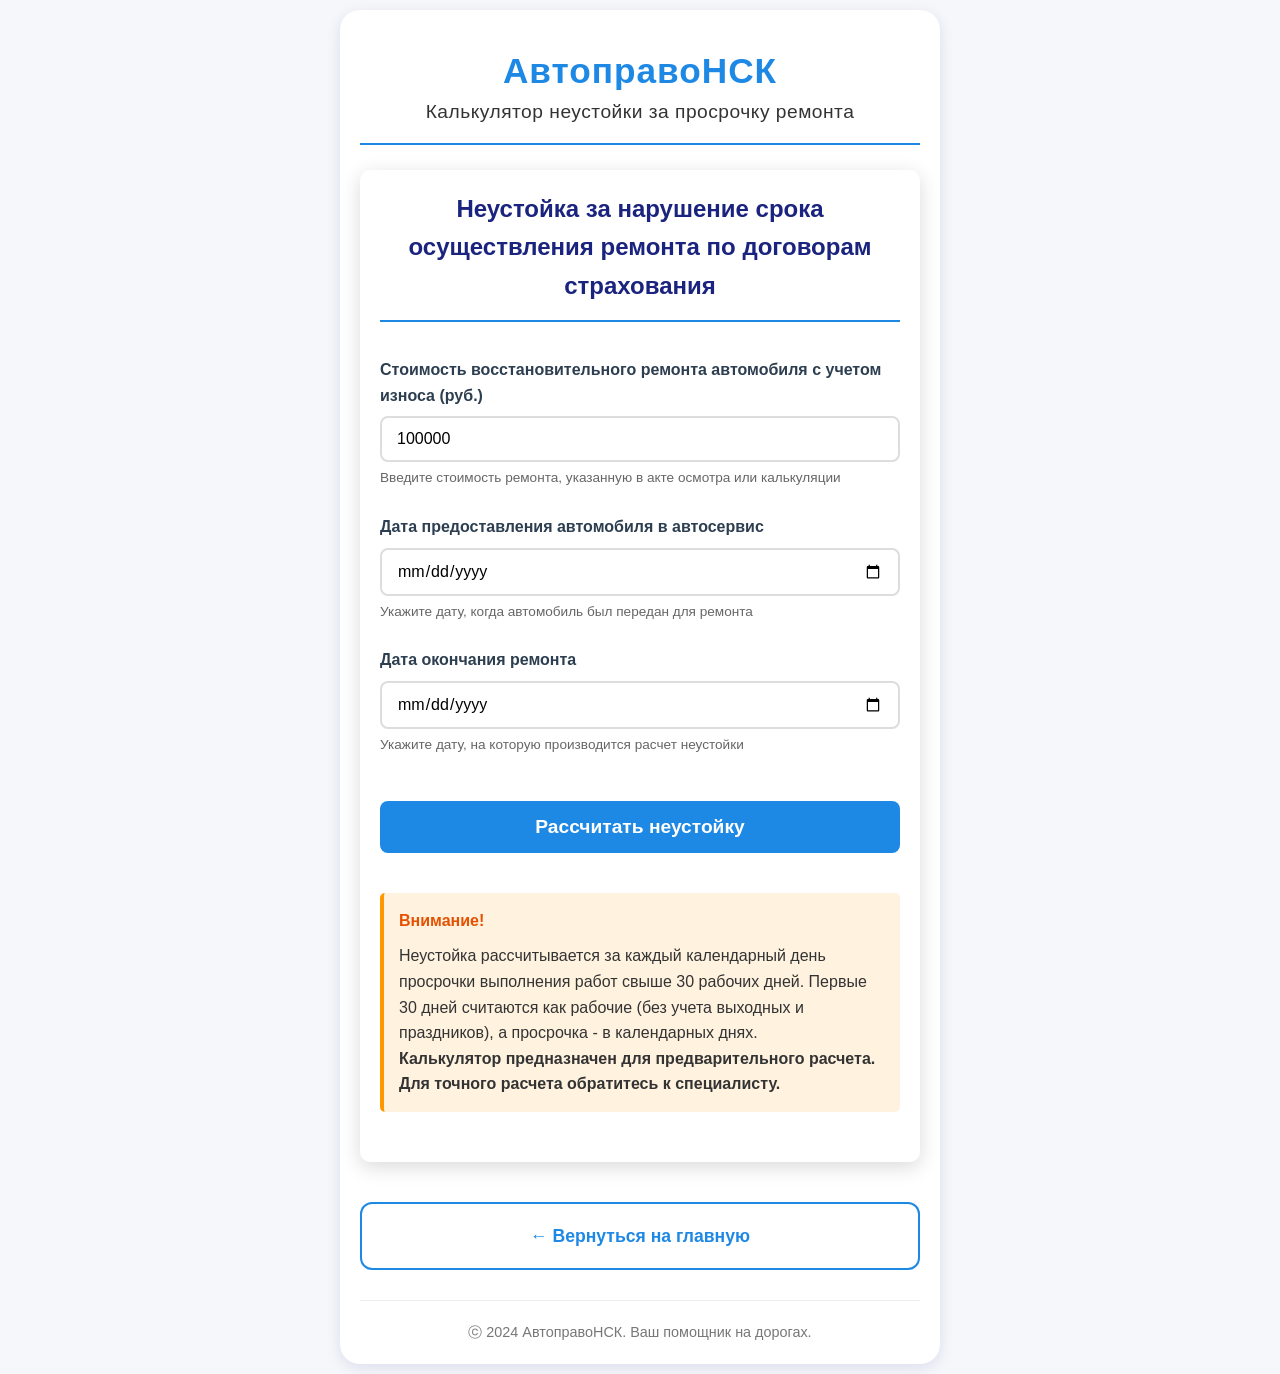
==== calculator1.html @ 61c6ba54 "Create calculator1.html" ====
<!DOCTYPE html>
<html lang="ru">
<head>
    <meta charset="UTF-8">
    <meta name="viewport" content="width=device-width, initial-scale=1.0">
    <title>Калькулятор неустойки 1 - АвтоправоНСК</title>
    <link rel="stylesheet" href="style.css">
    <script src="https://telegram.org/js/telegram-web-app.js"></script>
</head>
<body>
    <div class="container">
        <header>
            <div class="brand-title">АвтоправоНСК</div>
            <div class="brand-subtitle">Калькулятор неустойки за просрочку ремонта</div>
        </header>

        <!-- Калькулятор 1 -->
        <div class="calculator-repair-container">
            <div class="calculator-header">
                <h1 class="calculator-title">Неустойка за нарушение срока осуществления ремонта по договорам страхования</h1>
            </div>
            
            <div class="calculator-body">
                <div class="input-group">
                    <label for="repairCost" class="input-label">Стоимость восстановительного ремонта автомобиля с учетом износа (руб.)</label>
                    <input type="number" id="repairCost" class="input-field" placeholder="Введите сумму в рублях" min="0" step="100" value="100000">
                    <div class="input-note">Введите стоимость ремонта, указанную в акте осмотра или калькуляции</div>
                </div>
                
                <div class="input-group">
                    <label for="startDate" class="input-label">Дата предоставления автомобиля в автосервис</label>
                    <input type="date" id="startDate" class="input-field">
                    <div class="input-note">Укажите дату, когда автомобиль был передан для ремонта</div>
                </div>
                
                <div class="input-group">
                    <label for="calculationDateRepair" class="input-label">Дата окончания ремонта</label>
                    <input type="date" id="calculationDateRepair" class="input-field">
                    <div class="input-note">Укажите дату, на которую производится расчет неустойки</div>
                </div>
                
                <button id="calculateBtnRepair" class="calculate-button">Рассчитать неустойку</button>
                
                <div class="holiday-info">
                    <h4>Внимание!</h4>
                    <p>Неустойка рассчитывается за каждый календарный день просрочки выполнения работ свыше 30 рабочих дней. Первые 30 дней считаются как рабочие (без учета выходных и праздников), а просрочка - в календарных днях.</p>
                    <p><b>Калькулятор предназначен для предварительного расчета. Для точного расчета обратитесь к специалисту.</b></p>
                </div>
                
                <div id="resultContainerRepair" class="result-container" style="display: none;">
                    <h2 class="result-title">Результат расчета</h2>
                    <div class="result-line blue-bg">
                        <span class="result-label">Неустойка:</span>
                        <span id="resultValueRepair" class="result-value">0 рублей</span>
                    </div>
                    <div id="resultDetailsRepair" class="result-details"></div>
                </div>
            </div>
        </div>

        <div style="margin-top: 20px; text-align: center;">
            <a href="index.html" class="btn btn-white">
                ← Вернуться на главную
            </a>
        </div>

        <footer>
            <p>ⓒ 2024 АвтоправоНСК. Ваш помощник на дорогах.</p>
        </footer>
    </div>

    <script src="app.js"></script>
</body>
</html>
---- style.css ----
* {
    margin: 0;
    padding: 0;
    box-sizing: border-box;
    font-family: 'Segoe UI', Tahoma, Geneva, Verdana, sans-serif;
}

body {
    background-color: #f5f7fa;
    color: #333;
    line-height: 1.6;
    padding: 10px;
}

.container {
    max-width: 600px;
    margin: 0 auto;
    background-color: #ffffff;
    border-radius: 20px;
    box-shadow: 0 4px 15px rgba(0, 0, 139, 0.1);
    overflow: hidden;
    padding: 20px;
}

/* ШАПКА - ИСПРАВЛЕНО */
header {
    text-align: center;
    padding: 20px 0 15px 0;
    border-bottom: 2px solid #1e88e5;
    margin-bottom: 25px;
}

.brand-title {
    color: #1e88e5;
    font-size: 2.2rem;
    font-weight: 800;
    letter-spacing: 1px;
    line-height: 1.2;
    margin-bottom: 5px;
}

.brand-subtitle {
    color: #333;
    font-size: 1.2rem;
    font-weight: 400;
    font-style: normal;
    letter-spacing: 0.5px;
}

@media (max-width: 600px) {
    .brand-title {
        font-size: 1.8rem;
    }
    
    .brand-subtitle {
        font-size: 1rem;
    }
}

.main-buttons {
    display: grid;
    grid-template-columns: 1fr;
    gap: 15px;
    margin-bottom: 30px;
}

.btn {
    padding: 18px;
    border: none;
    border-radius: 12px;
    font-size: 1.1rem;
    font-weight: 600;
    cursor: pointer;
    transition: all 0.3s ease;
    display: block;
    text-align: center;
    text-decoration: none;
    width: 100%;
}

.btn-blue {
    background-color: #1e88e5;
    color: white;
}

.btn-blue:hover {
    background-color: #0d6abf;
    transform: translateY(-2px);
}

.btn-white {
    background-color: white;
    color: #1e88e5;
    border: 2px solid #1e88e5;
}

.btn-white:hover {
    background-color: #e3f2fd;
}

/* КНОПКИ КАЛЬКУЛЯТОРОВ - ИСПРАВЛЕНО */
.btn-calc {
    background-color: #0d47a1;
    color: white;
    border: none;
    padding: 18px;
    border-radius: 12px;
    font-size: 1.1rem;
    font-weight: 600;
    cursor: pointer;
    transition: all 0.3s ease;
    box-shadow: 0 4px 6px rgba(0, 0, 0, 0.1);
    width: 100%;
}

.btn-calc2 {
    background-color: #0d47a1;
    color: white;
    border: none;
    padding: 18px;
    border-radius: 12px;
    font-size: 1.1rem;
    font-weight: 600;
    cursor: pointer;
    transition: all 0.3s ease;
    box-shadow: 0 4px 6px rgba(0, 0, 0, 0.1);
    width: 100%;
}

.btn-calc:hover, .btn-calc2:hover {
    background-color: #1565c0;
    transform: translateY(-2px);
    box-shadow: 0 6px 12px rgba(0, 0, 0, 0.15);
}

@media (max-width: 600px) {
    .btn-calc, .btn-calc2 {
        padding: 15px;
        font-size: 1rem;
    }
}

.service-info {
    background-color: #e3f2fd;
    padding: 20px;
    border-radius: 15px;
    margin-bottom: 20px;
    border-left: 5px solid #1e88e5;
}

.service-info h2 {
    color: #1a237e;
    margin-bottom: 15px;
}

.service-info p {
    margin-bottom: 10px;
}

.phone-link {
    display: inline-block;
    background-color: #1e88e5;
    color: white;
    padding: 12px 25px;
    border-radius: 50px;
    text-decoration: none;
    font-weight: bold;
    margin: 10px 0;
    transition: background-color 0.3s;
}

.phone-link:hover {
    background-color: #0d6abf;
}

.tg-link {
    display: inline-block;
    background-color: #0088cc;
    color: white;
    padding: 12px 25px;
    border-radius: 50px;
    text-decoration: none;
    font-weight: bold;
    margin: 10px 5px 10px 0;
}

.guide-list {
    list-style-position: inside;
    margin-left: 10px;
}

.guide-list li {
    margin-bottom: 8px;
    padding-left: 5px;
}

footer {
    text-align: center;
    margin-top: 30px;
    padding-top: 20px;
    border-top: 1px solid #eee;
    color: #777;
    font-size: 0.9rem;
}

.contact-buttons {
    display: flex;
    flex-direction: column;
    gap: 12px;
    margin: 20px 0;
}

.contact-buttons a {
    text-decoration: none;
    display: block;
}

/* ============================================ */
/* СТИЛИ ДЛЯ КАЛЬКУЛЯТОРА 1 */
/* ============================================ */
.calculator-repair-container {
    background-color: #ffffff;
    border-radius: 10px;
    box-shadow: 0 5px 20px rgba(0, 0, 0, 0.15);
    width: 100%;
    max-width: 800px;
    overflow: hidden;
    margin: 0 auto 40px auto;
    padding: 20px;
}

.calculator-header {
    text-align: center;
    margin-bottom: 25px;
    border-bottom: 2px solid #1e88e5;
    padding-bottom: 15px;
}

.calculator-title {
    color: #1a237e;
    font-size: 1.5rem;
    font-weight: 700;
}

.calculator-body {
    padding: 10px 0;
}

.input-group {
    margin-bottom: 25px;
}

.input-label {
    display: block;
    font-weight: 600;
    margin-bottom: 8px;
    color: #2c3e50;
    font-size: 1rem;
}

.input-field {
    width: 100%;
    padding: 12px 15px;
    border: 2px solid #ddd;
    border-radius: 8px;
    font-size: 1rem;
    transition: border-color 0.3s;
}

.input-field:focus {
    border-color: #1e88e5;
    outline: none;
}

.input-note {
    font-size: 0.85rem;
    color: #666;
    margin-top: 5px;
}

.calculate-button {
    background-color: #1e88e5;
    color: white;
    border: none;
    padding: 15px 30px;
    font-size: 1.2rem;
    font-weight: 600;
    border-radius: 8px;
    cursor: pointer;
    width: 100%;
    margin: 20px 0;
    transition: background-color 0.3s;
}

.calculate-button:hover {
    background-color: #0d6abf;
}

.holiday-info {
    background-color: #fff3e0;
    border-left: 4px solid #ff9800;
    padding: 15px;
    border-radius: 5px;
    margin: 20px 0;
}

.holiday-info h4 {
    color: #e65100;
    margin-bottom: 10px;
}

.result-container {
    background-color: #f8f9fa;
    border-radius: 8px;
    padding: 20px;
    margin-top: 20px;
}

.result-title {
    color: #1a237e;
    font-size: 1.3rem;
    margin-bottom: 15px;
}

.result-line {
    display: flex;
    justify-content: space-between;
    align-items: center;
    padding: 15px 20px;
    margin: 20px 0;
    border-radius: 8px;
    border-left: 4px solid;
}

.blue-bg {
    background-color: #e8f4fc;
    border-left-color: #3498db;
}

.result-label {
    font-size: 16px;
    font-weight: 600;
    color: #2c3e50;
}

.result-value {
    font-size: 18px;
    font-weight: 700;
    color: #2c3e50;
}

.result-details {
    background-color: white;
    padding: 15px;
    border-radius: 8px;
    border: 1px solid #e0e0e0;
    line-height: 1.8;
}

.result-details p {
    margin: 10px 0;
}

.result-details strong {
    color: #1e88e5;
}

/* ============================================ */
/* СТИЛИ ДЛЯ КАЛЬКУЛЯТОРА 2 */
/* ============================================ */
.calculator-payment-container {
    background-color: #ffffff;
    border-radius: 10px;
    box-shadow: 0 5px 20px rgba(0, 0, 0, 0.15);
    width: 100%;
    max-width: 800px;
    overflow: hidden;
    margin: 0 auto 40px auto;
    padding: 20px;
}

.result-lines {
    margin: 20px 0;
}

.green-bg {
    background-color: #e8f8f0;
    border-left-color: #27ae60;
}

.green-bg .result-value {
    color: #27ae60;
    font-size: 20px;
}

.penalty-section {
    background-color: #fff8e1;
    border-left: 4px solid #ffc107;
    padding: 15px;
    margin: 15px 0;
    border-radius: 0 8px 8px 0;
}

.fine-section {
    background-color: #ffeaea;
    border-left: 4px solid #e74c3c;
    padding: 15px;
    margin: 15px 0;
    border-radius: 0 8px 8px 0;
}

.no-penalty {
    color: #27ae60;
    font-weight: 600;
    padding: 10px;
    background-color: #d4edda;
    border-radius: 5px;
    margin: 10px 0;
}

.penalty-applied {
    color: #e74c3c;
    font-weight: 600;
    padding: 10px;
    background-color: #f8d7da;
    border-radius: 5px;
    margin: 10px 0;
}

/* МЕДИА-ЗАПРОСЫ ДЛЯ МОБИЛЬНЫХ */
@media (max-width: 600px) {
    .result-line {
        flex-direction: column;
        align-items: flex-start;
        padding: 12px 15px;
    }
    
    .result-label {
        margin-bottom: 5px;
        font-size: 15px;
    }
    
    .result-value {
        font-size: 16px;
        align-self: flex-end;
    }
    
    .green-bg .result-value {
        font-size: 18px;
    }
    
    .calculator-title {
        font-size: 1.2rem;
    }
}
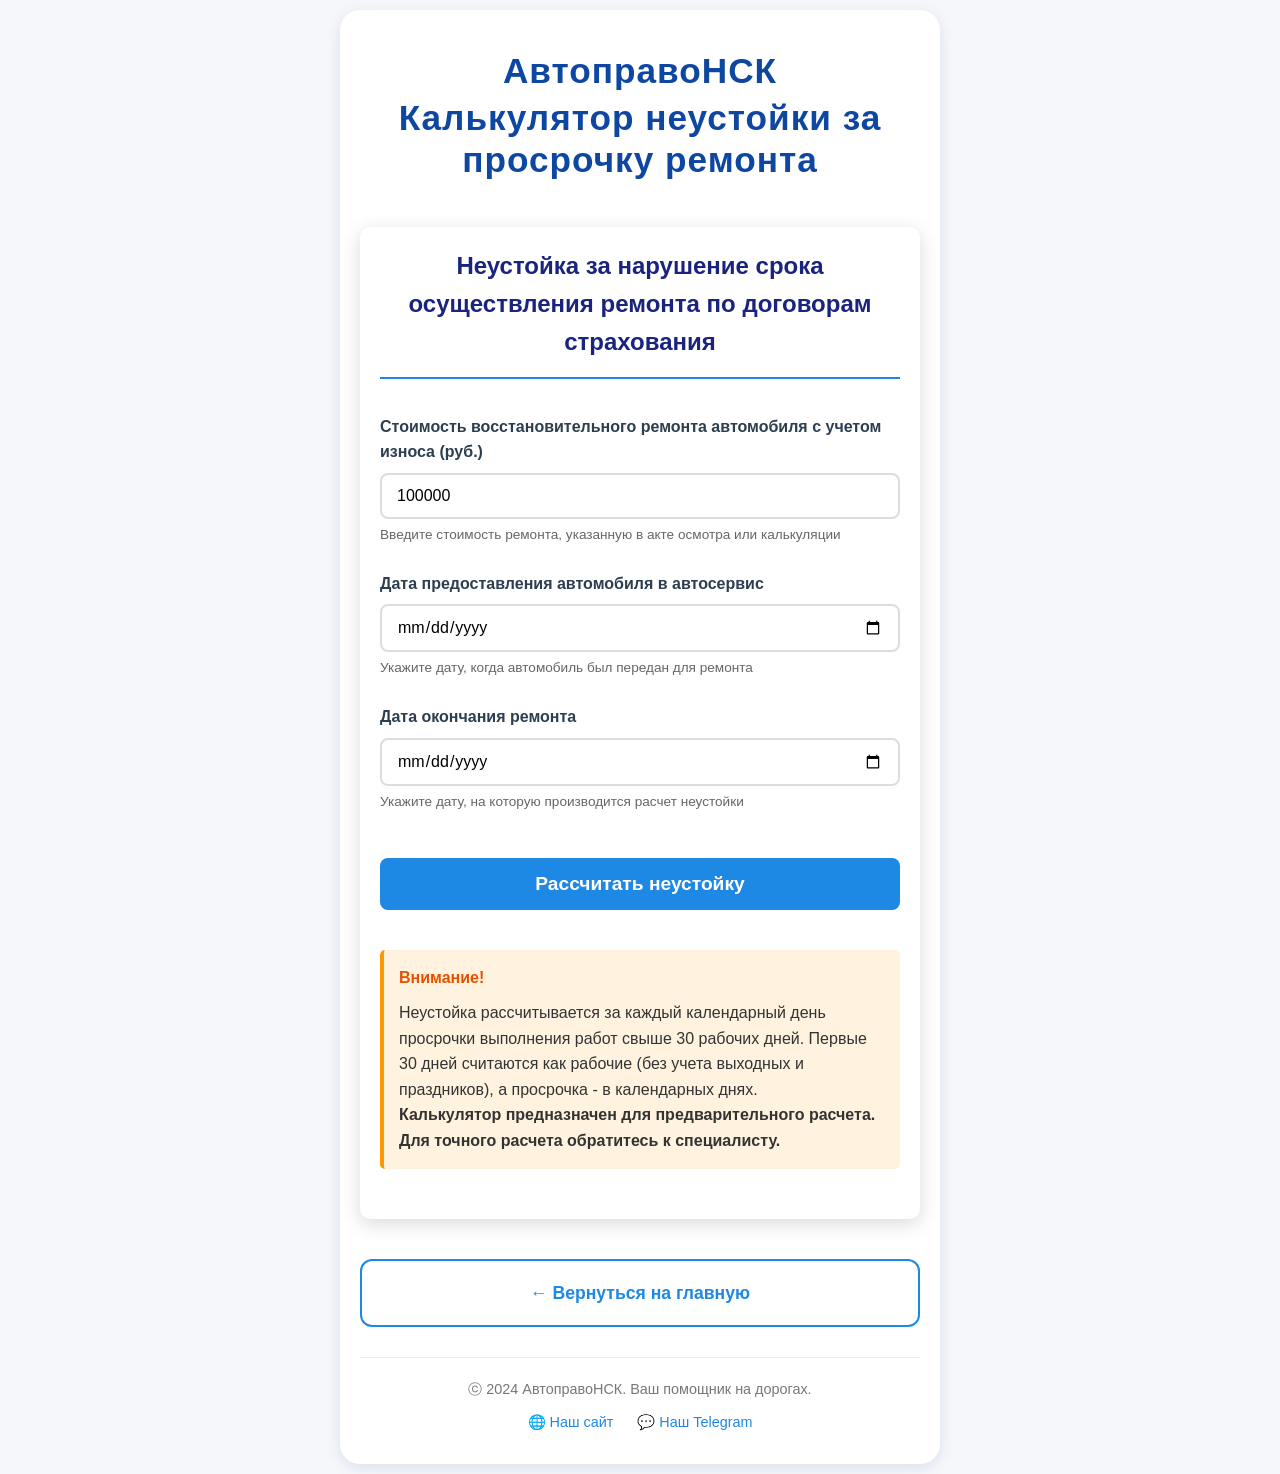
==== commit 2b2ad422: "Update calculator1.html" ====
--- a/calculator1.html
+++ b/calculator1.html
@@ -64,9 +64,13 @@
             </a>
         </div>
 
-        <footer>
-            <p>ⓒ 2024 АвтоправоНСК. Ваш помощник на дорогах.</p>
-        </footer>
+<footer>
+    <p>ⓒ 2024 АвтоправоНСК. Ваш помощник на дорогах.</p>
+    <div style="margin: 10px 0;">
+        <a href="https://avtopravonsk.ru" target="_blank" class="footer-link" style="margin: 0 10px;">🌐 Наш сайт</a>
+        <a href="https://t.me/Avtopravonsk" target="_blank" class="footer-link" style="margin: 0 10px;">💬 Наш Telegram</a>
+    </div>
+</footer>
     </div>
 
     <script src="app.js"></script>
--- a/style.css
+++ b/style.css
@@ -22,16 +22,15 @@
     padding: 20px;
 }
 
-/* ШАПКА - ИСПРАВЛЕНО */
 header {
     text-align: center;
     padding: 20px 0 15px 0;
-    border-bottom: 2px solid #1e88e5;
+    /* border-bottom удалена */
     margin-bottom: 25px;
 }
 
 .brand-title {
-    color: #1e88e5;
+    color: #0d47a1;  /* Темно-синий как у кнопок калькулятора */
     font-size: 2.2rem;
     font-weight: 800;
     letter-spacing: 1px;
@@ -40,11 +39,12 @@
 }
 
 .brand-subtitle {
-    color: #333;
-    font-size: 1.2rem;
-    font-weight: 400;
-    font-style: normal;
-    letter-spacing: 0.5px;
+    color: #0d47a1;  /* Темно-синий как у кнопок калькулятора */
+    font-size: 2.2rem;
+    font-weight: 800;
+    letter-spacing: 1px;
+    line-height: 1.2;
+    margin-bottom: 5px;
 }
 
 @media (max-width: 600px) {
@@ -453,3 +453,17 @@
         font-size: 1.2rem;
     }
 }
+/* Стили для ссылки в подвале */
+.footer-link {
+    color: #1e88e5;
+    text-decoration: none;
+    font-weight: 500;
+    transition: color 0.3s ease;
+}
+
+.footer-link:hover {
+    color: #0d47a1;
+    text-decoration: underline;
+}
+
+
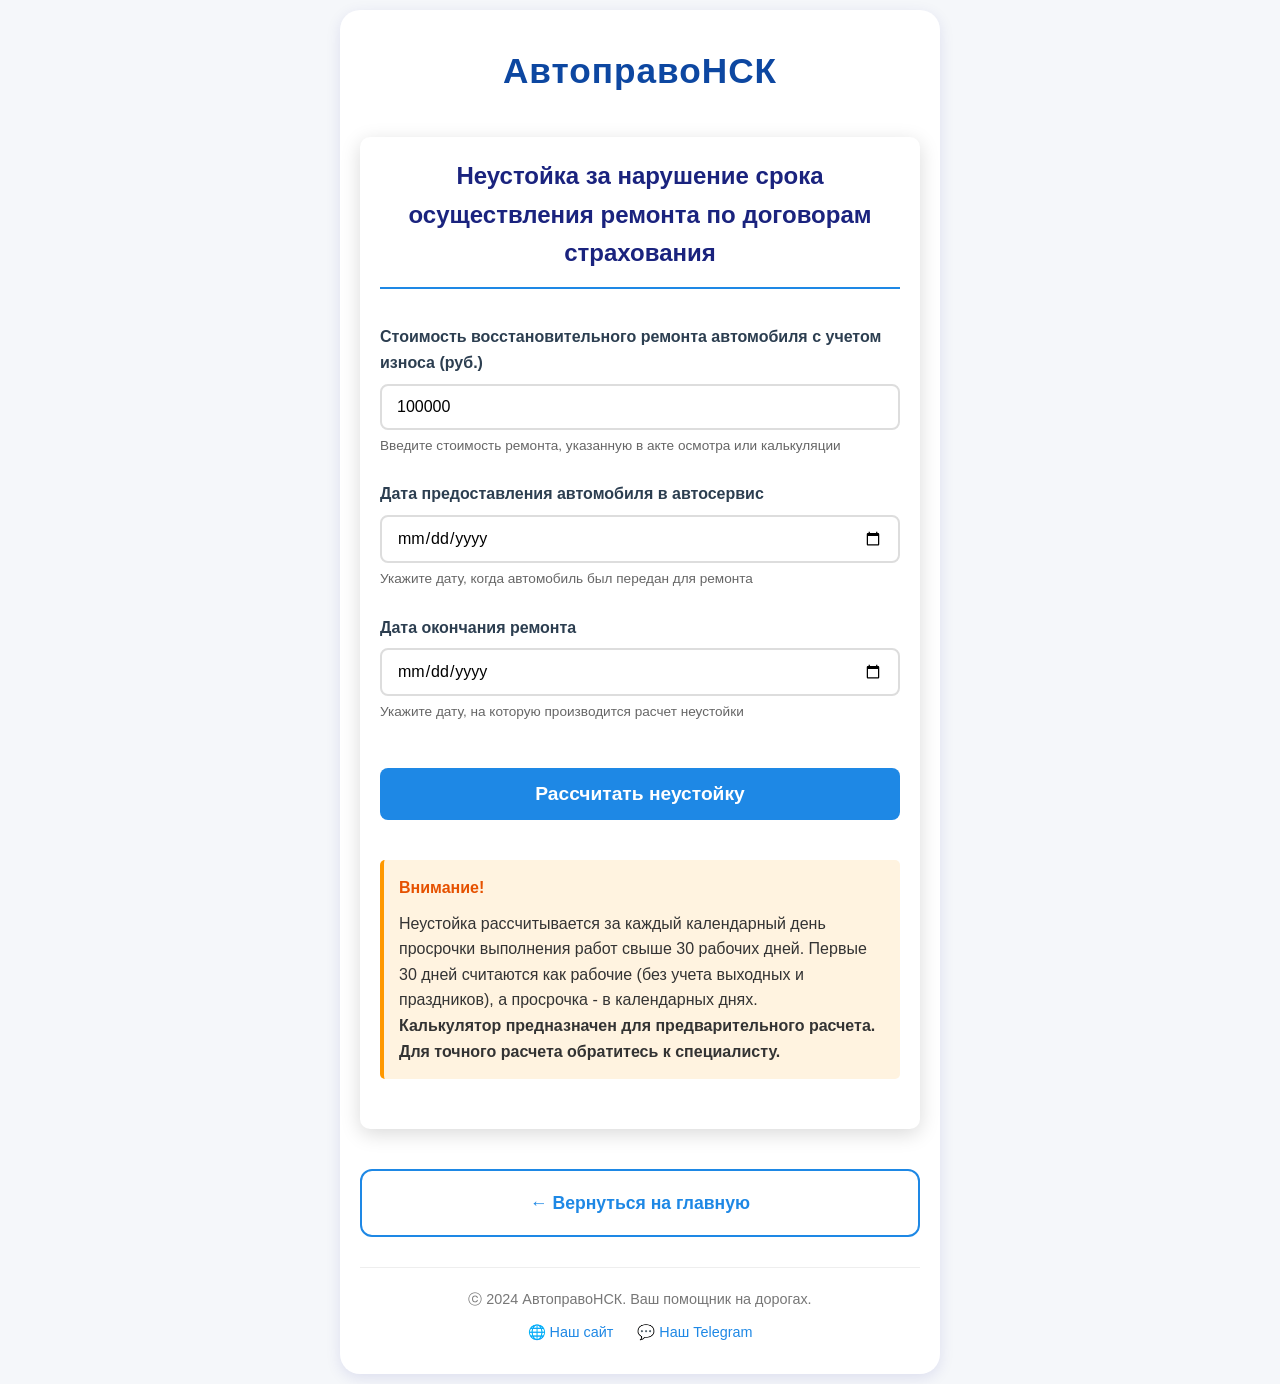
==== commit 0b3e6a59: "Update calculator1.html" ====
--- a/calculator1.html
+++ b/calculator1.html
@@ -11,7 +11,6 @@
     <div class="container">
         <header>
             <div class="brand-title">АвтоправоНСК</div>
-            <div class="brand-subtitle">Калькулятор неустойки за просрочку ремонта</div>
         </header>
 
         <!-- Калькулятор 1 -->
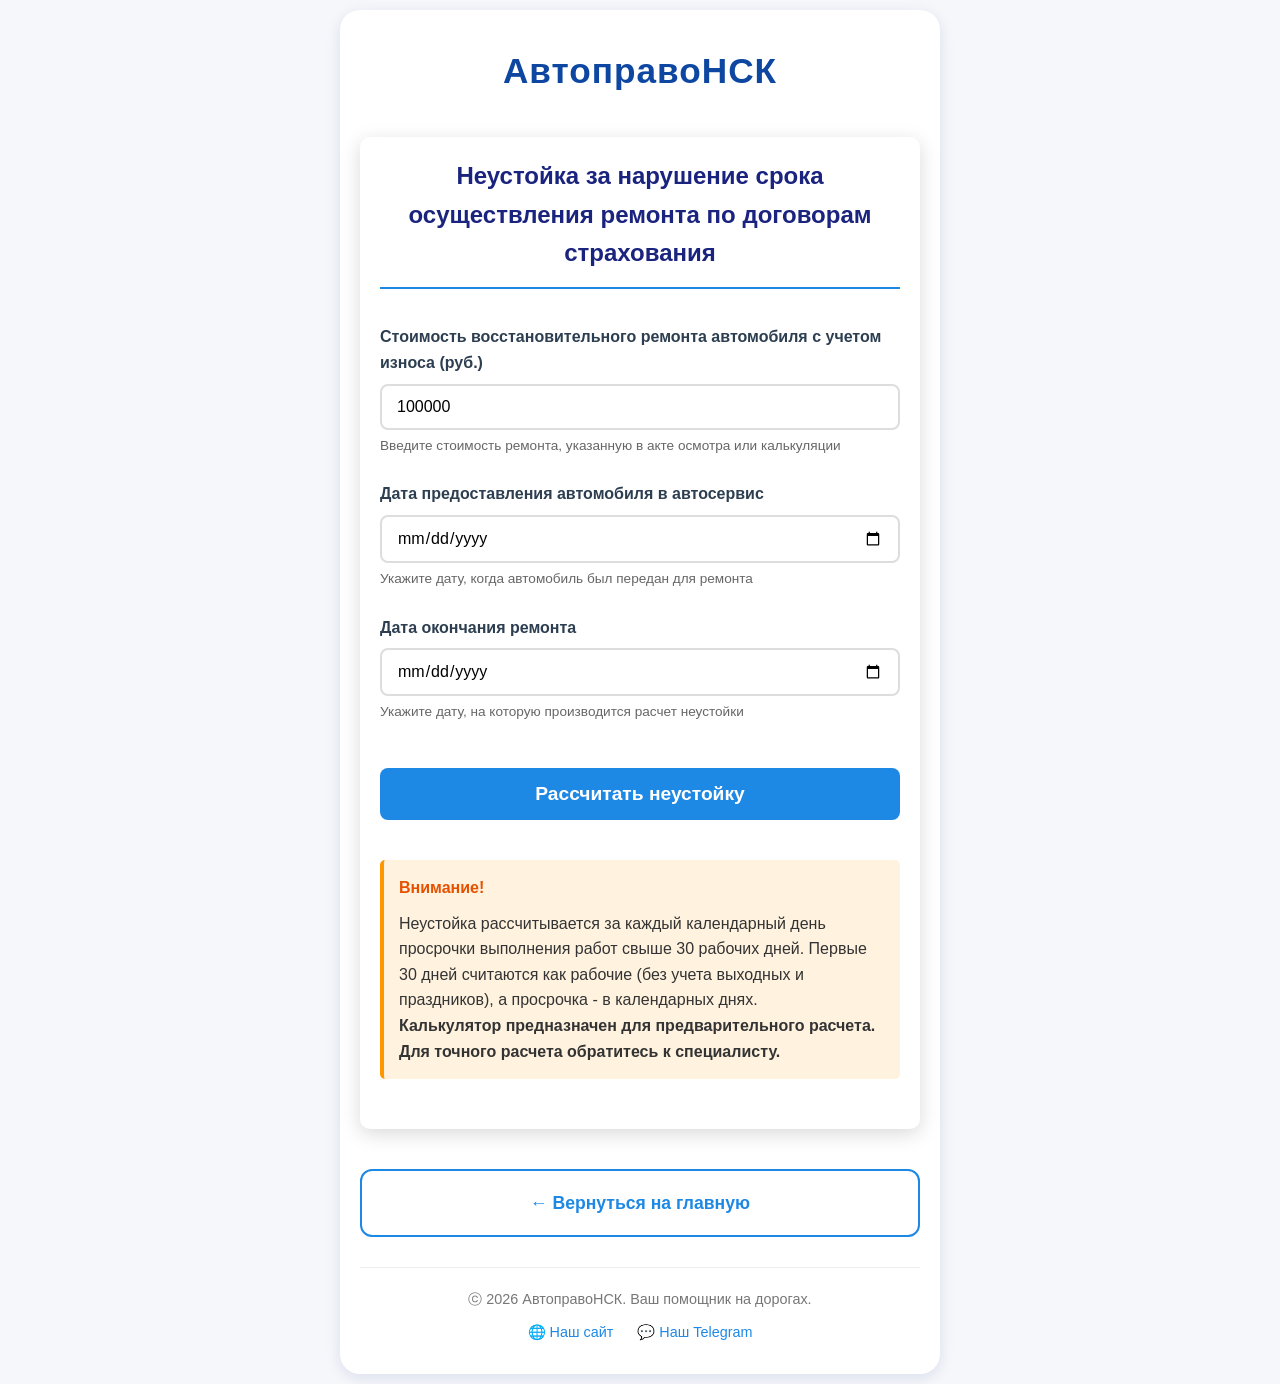
==== commit 1c52030b: "Update calculator1.html" ====
--- a/calculator1.html
+++ b/calculator1.html
@@ -64,7 +64,7 @@
         </div>
 
 <footer>
-    <p>ⓒ 2024 АвтоправоНСК. Ваш помощник на дорогах.</p>
+    <p>ⓒ 2026 АвтоправоНСК. Ваш помощник на дорогах.</p>
     <div style="margin: 10px 0;">
         <a href="https://avtopravonsk.ru" target="_blank" class="footer-link" style="margin: 0 10px;">🌐 Наш сайт</a>
         <a href="https://t.me/Avtopravonsk" target="_blank" class="footer-link" style="margin: 0 10px;">💬 Наш Telegram</a>
--- a/style.css
+++ b/style.css
@@ -185,13 +185,15 @@
 }
 
 .guide-list {
-    list-style-position: inside;
-    margin-left: 10px;
+    list-style: none;  /* Убирает маркеры списка (точки) */
+    margin-left: 0;
+    padding-left: 0;
 }
 
 .guide-list li {
     margin-bottom: 8px;
-    padding-left: 5px;
+    padding-left: 0;
+    list-style-type: none;  /* Дополнительно убирает точки */
 }
 
 footer {
@@ -467,3 +469,4 @@
 }
 
 
+
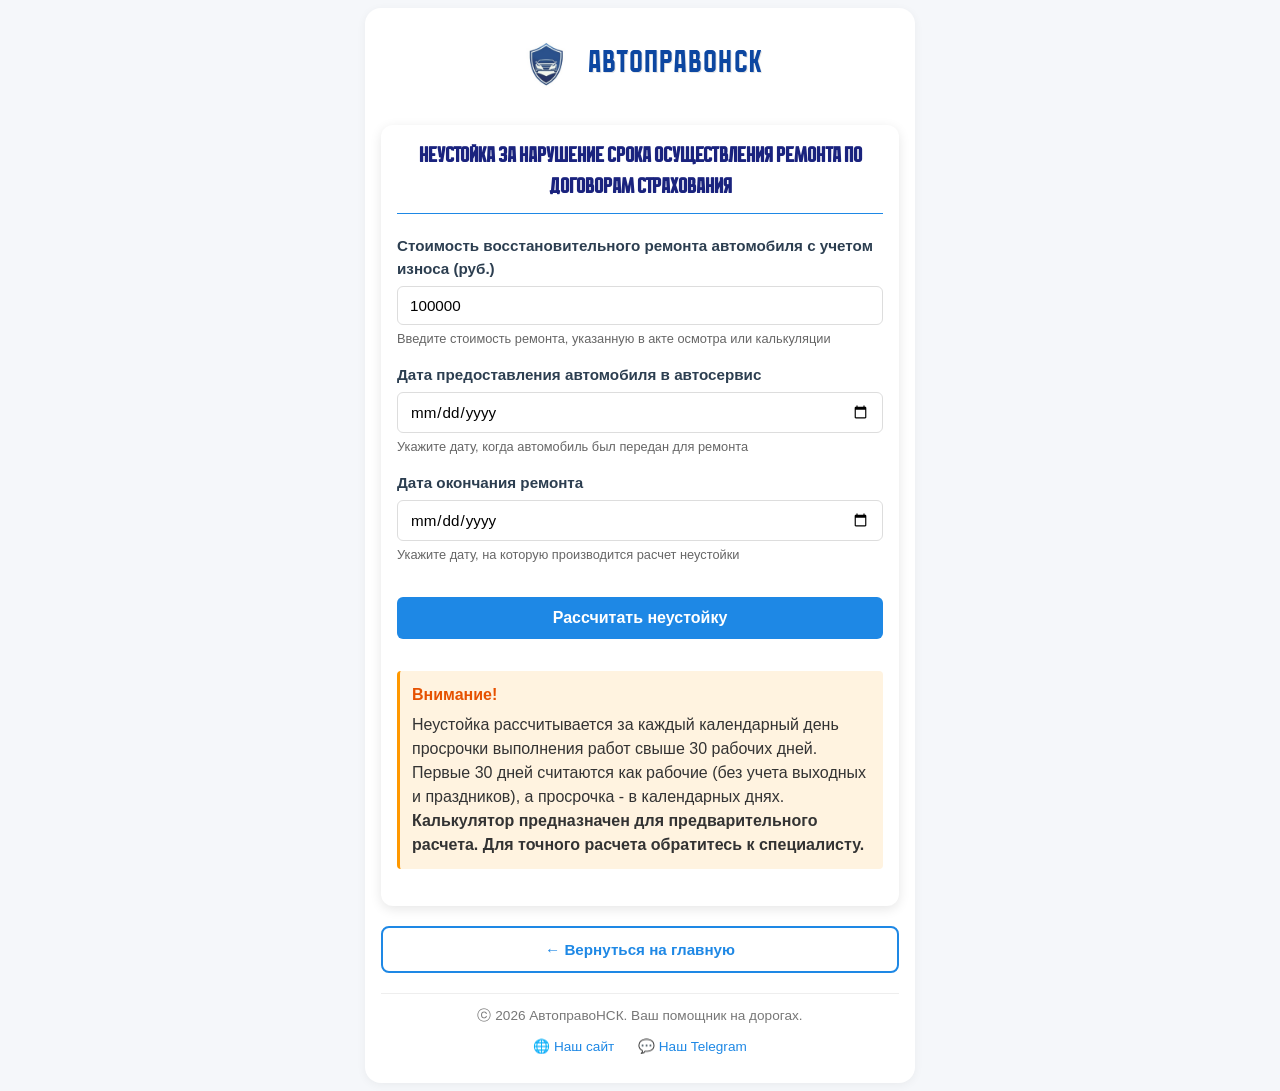
==== commit 62fd8d47: "Update calculator1.html" ====
--- a/calculator1.html
+++ b/calculator1.html
@@ -9,9 +9,12 @@
 </head>
 <body>
     <div class="container">
-        <header>
-            <div class="brand-title">АвтоправоНСК</div>
-        </header>
+<header>
+    <div style="display: flex; align-items: center; justify-content: center; gap: 10px; margin-bottom: 5px;">
+        <img src="logo.png" alt="АвтоправоНСК" class="header-logo">
+        <div class="brand-title">АвтоправоНСК</div>
+    </div>
+</header>
 
         <!-- Калькулятор 1 -->
         <div class="calculator-repair-container">
--- a/style.css
+++ b/style.css
@@ -1,3 +1,10 @@
+@font-face {
+    font-family: 'STENGAZETA';
+    src: url('STENGAZETA.ttf') format('truetype');
+    font-weight: normal;
+    font-style: normal;
+}
+
 * {
     margin: 0;
     padding: 0;
@@ -8,74 +15,70 @@
 body {
     background-color: #f5f7fa;
     color: #333;
-    line-height: 1.6;
-    padding: 10px;
+    line-height: 1.5;
+    padding: 8px;
 }
 
 .container {
-    max-width: 600px;
+    max-width: 550px;
     margin: 0 auto;
     background-color: #ffffff;
-    border-radius: 20px;
-    box-shadow: 0 4px 15px rgba(0, 0, 139, 0.1);
+    border-radius: 16px;
+    box-shadow: 0 2px 10px rgba(0, 0, 0, 0.05);
     overflow: hidden;
-    padding: 20px;
-}
-
+    padding: 16px;
+}
+
+/* ШАПКА С ШРИФТОМ STENGAZETA */
 header {
     text-align: center;
-    padding: 20px 0 15px 0;
-    /* border-bottom удалена */
-    margin-bottom: 25px;
+    padding: 12px 0 8px 0;
+    margin-bottom: 16px;
 }
 
 .brand-title {
-    color: #0d47a1;  /* Темно-синий как у кнопок калькулятора */
-    font-size: 2.2rem;
-    font-weight: 800;
+    font-family: 'STENGAZETA', 'Arial Black', 'Impact', sans-serif;
+    color: #0d47a1;
+    font-size: 2rem;
     letter-spacing: 1px;
     line-height: 1.2;
-    margin-bottom: 5px;
+    margin-bottom: 3px;
+    /* Для жирности используем text-shadow если нужно */
+    text-shadow: 1px 1px 0 rgba(0,0,0,0.1);
 }
 
 .brand-subtitle {
-    color: #0d47a1;  /* Темно-синий как у кнопок калькулятора */
-    font-size: 2.2rem;
-    font-weight: 800;
-    letter-spacing: 1px;
-    line-height: 1.2;
-    margin-bottom: 5px;
-}
-
-@media (max-width: 600px) {
-    .brand-title {
-        font-size: 1.8rem;
-    }
-    
-    .brand-subtitle {
-        font-size: 1rem;
-    }
-}
-
+    font-family: 'STENGAZETA', 'Arial', sans-serif;
+    color: #1565c0;
+    font-size: 1.1rem;
+    letter-spacing: 0.5px;
+    line-height: 1.3;
+}
+
+/* КНОПКИ НА ГЛАВНОЙ */
 .main-buttons {
     display: grid;
     grid-template-columns: 1fr;
-    gap: 15px;
-    margin-bottom: 30px;
+    gap: 10px;
+    margin-bottom: 20px;
 }
 
 .btn {
-    padding: 18px;
+    padding: 12px;
     border: none;
-    border-radius: 12px;
-    font-size: 1.1rem;
+    border-radius: 8px;
+    font-size: 0.95rem;
     font-weight: 600;
     cursor: pointer;
-    transition: all 0.3s ease;
+    transition: all 0.2s ease;
     display: block;
     text-align: center;
     text-decoration: none;
     width: 100%;
+    white-space: normal;
+    word-wrap: break-word;
+    line-height: 1.3;
+    font-family: 'Segoe UI', Tahoma, Geneva, Verdana, sans-serif;
 }
 
 .btn-blue {
@@ -85,7 +88,7 @@
 
 .btn-blue:hover {
     background-color: #0d6abf;
-    transform: translateY(-2px);
+    transform: translateY(-1px);
 }
 
 .btn-white {
@@ -96,77 +99,63 @@
 
 .btn-white:hover {
     background-color: #e3f2fd;
-}
-
-/* КНОПКИ КАЛЬКУЛЯТОРОВ - ИСПРАВЛЕНО */
-.btn-calc {
+    transform: translateY(-1px);
+}
+
+/* КНОПКИ КАЛЬКУЛЯТОРОВ */
+.btn-calc, .btn-calc2 {
     background-color: #0d47a1;
     color: white;
     border: none;
-    padding: 18px;
-    border-radius: 12px;
-    font-size: 1.1rem;
+    padding: 12px;
+    border-radius: 8px;
+    font-size: 0.95rem;
     font-weight: 600;
     cursor: pointer;
-    transition: all 0.3s ease;
-    box-shadow: 0 4px 6px rgba(0, 0, 0, 0.1);
-    width: 100%;
-}
-
-.btn-calc2 {
-    background-color: #0d47a1;
-    color: white;
-    border: none;
-    padding: 18px;
-    border-radius: 12px;
-    font-size: 1.1rem;
-    font-weight: 600;
-    cursor: pointer;
-    transition: all 0.3s ease;
-    box-shadow: 0 4px 6px rgba(0, 0, 0, 0.1);
+    transition: all 0.2s ease;
+    box-shadow: 0 2px 4px rgba(0, 0, 0, 0.1);
     width: 100%;
 }
 
 .btn-calc:hover, .btn-calc2:hover {
     background-color: #1565c0;
-    transform: translateY(-2px);
-    box-shadow: 0 6px 12px rgba(0, 0, 0, 0.15);
-}
-
-@media (max-width: 600px) {
-    .btn-calc, .btn-calc2 {
-        padding: 15px;
-        font-size: 1rem;
-    }
-}
-
+    transform: translateY(-1px);
+    box-shadow: 0 4px 8px rgba(0, 0, 0, 0.15);
+}
+
+/* КОНТЕНТ УСЛУГ */
 .service-info {
     background-color: #e3f2fd;
-    padding: 20px;
-    border-radius: 15px;
-    margin-bottom: 20px;
-    border-left: 5px solid #1e88e5;
+    padding: 16px;
+    border-radius: 12px;
+    margin-bottom: 16px;
+    border-left: 4px solid #1e88e5;
 }
 
 .service-info h2 {
     color: #1a237e;
-    margin-bottom: 15px;
+    margin-bottom: 10px;
+    font-size: 1.3rem;
+    font-family: 'STENGAZETA', 'Arial Black', sans-serif;
 }
 
 .service-info p {
-    margin-bottom: 10px;
-}
-
+    margin-bottom: 8px;
+    font-size: 0.95rem;
+}
+
+/* КОНТАКТНЫЕ КНОПКИ */
 .phone-link {
     display: inline-block;
     background-color: #1e88e5;
     color: white;
-    padding: 12px 25px;
-    border-radius: 50px;
+    padding: 10px 20px;
+    border-radius: 40px;
     text-decoration: none;
-    font-weight: bold;
-    margin: 10px 0;
+    font-weight: 600;
+    margin: 8px 0;
     transition: background-color 0.3s;
+    font-size: 0.95rem;
 }
 
 .phone-link:hover {
@@ -177,44 +166,67 @@
     display: inline-block;
     background-color: #0088cc;
     color: white;
-    padding: 12px 25px;
-    border-radius: 50px;
+    padding: 10px 20px;
+    border-radius: 40px;
     text-decoration: none;
-    font-weight: bold;
-    margin: 10px 5px 10px 0;
-}
-
-.guide-list {
-    list-style: none;  /* Убирает маркеры списка (точки) */
-    margin-left: 0;
-    padding-left: 0;
-}
-
-.guide-list li {
-    margin-bottom: 8px;
-    padding-left: 0;
-    list-style-type: none;  /* Дополнительно убирает точки */
-}
-
-footer {
-    text-align: center;
-    margin-top: 30px;
-    padding-top: 20px;
-    border-top: 1px solid #eee;
-    color: #777;
-    font-size: 0.9rem;
+    font-weight: 600;
+    margin: 8px 5px 8px 0;
+    transition: background-color 0.3s;
+    font-size: 0.95rem;
+}
+
+.tg-link:hover {
+    background-color: #006699;
 }
 
 .contact-buttons {
     display: flex;
     flex-direction: column;
-    gap: 12px;
-    margin: 20px 0;
+    gap: 8px;
+    margin: 16px 0;
 }
 
 .contact-buttons a {
     text-decoration: none;
     display: block;
+}
+
+/* ГАЙД ПО ДТП */
+.guide-list {
+    list-style: none;
+    margin-left: 0;
+    padding-left: 0;
+}
+
+.guide-list li {
+    margin-bottom: 6px;
+    padding-left: 0;
+    list-style-type: none;
+    font-size: 0.95rem;
+    line-height: 1.4;
+}
+
+/* ПОДВАЛ */
+footer {
+    text-align: center;
+    margin-top: 20px;
+    padding-top: 12px;
+    border-top: 1px solid #eee;
+    color: #777;
+    font-size: 0.85rem;
+}
+
+.footer-link {
+    color: #1e88e5;
+    text-decoration: none;
+    font-weight: 500;
+    transition: color 0.3s ease;
+    font-size: 0.85rem;
+}
+
+.footer-link:hover {
+    color: #0d47a1;
+    text-decoration: underline;
 }
 
 /* ============================================ */
@@ -222,50 +234,51 @@
 /* ============================================ */
 .calculator-repair-container {
     background-color: #ffffff;
-    border-radius: 10px;
-    box-shadow: 0 5px 20px rgba(0, 0, 0, 0.15);
+    border-radius: 12px;
+    box-shadow: 0 3px 12px rgba(0, 0, 0, 0.1);
     width: 100%;
-    max-width: 800px;
+    max-width: 100%;
     overflow: hidden;
-    margin: 0 auto 40px auto;
-    padding: 20px;
+    margin: 0 auto 20px auto;
+    padding: 16px;
 }
 
 .calculator-header {
     text-align: center;
-    margin-bottom: 25px;
-    border-bottom: 2px solid #1e88e5;
-    padding-bottom: 15px;
+    margin-bottom: 16px;
+    border-bottom: 1px solid #1e88e5;
+    padding-bottom: 10px;
 }
 
 .calculator-title {
     color: #1a237e;
-    font-size: 1.5rem;
+    font-size: 1.3rem;
     font-weight: 700;
+    font-family: 'STENGAZETA', 'Arial Black', sans-serif;
 }
 
 .calculator-body {
-    padding: 10px 0;
+    padding: 5px 0;
 }
 
 .input-group {
-    margin-bottom: 25px;
+    margin-bottom: 16px;
 }
 
 .input-label {
     display: block;
     font-weight: 600;
-    margin-bottom: 8px;
+    margin-bottom: 5px;
     color: #2c3e50;
-    font-size: 1rem;
+    font-size: 0.95rem;
 }
 
 .input-field {
     width: 100%;
-    padding: 12px 15px;
-    border: 2px solid #ddd;
-    border-radius: 8px;
-    font-size: 1rem;
+    padding: 10px 12px;
+    border: 1px solid #ddd;
+    border-radius: 6px;
+    font-size: 0.95rem;
     transition: border-color 0.3s;
 }
 
@@ -275,22 +288,22 @@
 }
 
 .input-note {
-    font-size: 0.85rem;
+    font-size: 0.8rem;
     color: #666;
-    margin-top: 5px;
+    margin-top: 4px;
 }
 
 .calculate-button {
     background-color: #1e88e5;
     color: white;
     border: none;
-    padding: 15px 30px;
-    font-size: 1.2rem;
-    font-weight: 600;
-    border-radius: 8px;
+    padding: 12px 20px;
+    font-size: 1rem;
+    font-weight: 600;
+    border-radius: 6px;
     cursor: pointer;
     width: 100%;
-    margin: 20px 0;
+    margin: 16px 0;
     transition: background-color 0.3s;
 }
 
@@ -300,38 +313,40 @@
 
 .holiday-info {
     background-color: #fff3e0;
-    border-left: 4px solid #ff9800;
-    padding: 15px;
-    border-radius: 5px;
-    margin: 20px 0;
+    border-left: 3px solid #ff9800;
+    padding: 12px;
+    border-radius: 4px;
+    margin: 16px 0;
 }
 
 .holiday-info h4 {
     color: #e65100;
-    margin-bottom: 10px;
+    margin-bottom: 6px;
+    font-size: 1rem;
 }
 
 .result-container {
     background-color: #f8f9fa;
     border-radius: 8px;
-    padding: 20px;
-    margin-top: 20px;
+    padding: 16px;
+    margin-top: 16px;
 }
 
 .result-title {
     color: #1a237e;
-    font-size: 1.3rem;
-    margin-bottom: 15px;
+    font-size: 1.2rem;
+    margin-bottom: 12px;
+    font-family: 'STENGAZETA', 'Arial Black', sans-serif;
 }
 
 .result-line {
     display: flex;
     justify-content: space-between;
     align-items: center;
-    padding: 15px 20px;
-    margin: 20px 0;
-    border-radius: 8px;
-    border-left: 4px solid;
+    padding: 10px 16px;
+    margin: 12px 0;
+    border-radius: 6px;
+    border-left: 3px solid;
 }
 
 .blue-bg {
@@ -340,31 +355,28 @@
 }
 
 .result-label {
+    font-size: 14px;
+    font-weight: 600;
+    color: #2c3e50;
+}
+
+.result-value {
     font-size: 16px;
-    font-weight: 600;
-    color: #2c3e50;
-}
-
-.result-value {
-    font-size: 18px;
     font-weight: 700;
     color: #2c3e50;
 }
 
 .result-details {
     background-color: white;
-    padding: 15px;
-    border-radius: 8px;
+    padding: 12px;
+    border-radius: 6px;
     border: 1px solid #e0e0e0;
-    line-height: 1.8;
+    line-height: 1.6;
+    font-size: 0.95rem;
 }
 
 .result-details p {
-    margin: 10px 0;
-}
-
-.result-details strong {
-    color: #1e88e5;
+    margin: 8px 0;
 }
 
 /* ============================================ */
@@ -372,17 +384,17 @@
 /* ============================================ */
 .calculator-payment-container {
     background-color: #ffffff;
-    border-radius: 10px;
-    box-shadow: 0 5px 20px rgba(0, 0, 0, 0.15);
+    border-radius: 12px;
+    box-shadow: 0 3px 12px rgba(0, 0, 0, 0.1);
     width: 100%;
-    max-width: 800px;
+    max-width: 100%;
     overflow: hidden;
-    margin: 0 auto 40px auto;
-    padding: 20px;
+    margin: 0 auto 20px auto;
+    padding: 16px;
 }
 
 .result-lines {
-    margin: 20px 0;
+    margin: 16px 0;
 }
 
 .green-bg {
@@ -392,81 +404,122 @@
 
 .green-bg .result-value {
     color: #27ae60;
-    font-size: 20px;
+    font-size: 18px;
 }
 
 .penalty-section {
     background-color: #fff8e1;
-    border-left: 4px solid #ffc107;
-    padding: 15px;
-    margin: 15px 0;
-    border-radius: 0 8px 8px 0;
+    border-left: 3px solid #ffc107;
+    padding: 12px;
+    margin: 12px 0;
+    border-radius: 0 6px 6px 0;
 }
 
 .fine-section {
     background-color: #ffeaea;
-    border-left: 4px solid #e74c3c;
-    padding: 15px;
-    margin: 15px 0;
-    border-radius: 0 8px 8px 0;
+    border-left: 3px solid #e74c3c;
+    padding: 12px;
+    margin: 12px 0;
+    border-radius: 0 6px 6px 0;
 }
 
 .no-penalty {
     color: #27ae60;
     font-weight: 600;
-    padding: 10px;
+    padding: 8px;
     background-color: #d4edda;
-    border-radius: 5px;
-    margin: 10px 0;
+    border-radius: 4px;
+    margin: 8px 0;
+    font-size: 0.95rem;
 }
 
 .penalty-applied {
     color: #e74c3c;
     font-weight: 600;
-    padding: 10px;
+    padding: 8px;
     background-color: #f8d7da;
-    border-radius: 5px;
-    margin: 10px 0;
+    border-radius: 4px;
+    margin: 8px 0;
+    font-size: 0.95rem;
 }
 
 /* МЕДИА-ЗАПРОСЫ ДЛЯ МОБИЛЬНЫХ */
 @media (max-width: 600px) {
+    .container {
+        padding: 12px;
+    }
+    
+    .brand-title {
+        font-size: 1.7rem;
+    }
+    
+    .brand-subtitle {
+        font-size: 1rem;
+    }
+    
+    .btn, .btn-calc, .btn-calc2 {
+        padding: 10px;
+        font-size: 0.9rem;
+    }
+    
+    .service-info h2 {
+        font-size: 1.2rem;
+    }
+    
+    .service-info p,
+    .guide-list li,
+    .phone-link,
+    .tg-link {
+        font-size: 0.9rem;
+    }
+    
+    .phone-link,
+    .tg-link {
+        padding: 8px 16px;
+    }
+    
     .result-line {
         flex-direction: column;
         align-items: flex-start;
-        padding: 12px 15px;
+        padding: 10px 12px;
     }
     
     .result-label {
-        margin-bottom: 5px;
+        margin-bottom: 4px;
+        font-size: 14px;
+    }
+    
+    .result-value {
         font-size: 15px;
-    }
-    
-    .result-value {
+        align-self: flex-end;
+    }
+    
+    .green-bg .result-value {
         font-size: 16px;
-        align-self: flex-end;
-    }
-    
-    .green-bg .result-value {
-        font-size: 18px;
     }
     
     .calculator-title {
-        font-size: 1.2rem;
-    }
-}
-/* Стили для ссылки в подвале */
-.footer-link {
-    color: #1e88e5;
-    text-decoration: none;
-    font-weight: 500;
-    transition: color 0.3s ease;
-}
-
-.footer-link:hover {
-    color: #0d47a1;
-    text-decoration: underline;
-}
-
-
-
+        font-size: 1.1rem;
+    }
+    
+    .input-label {
+        font-size: 0.9rem;
+    }
+    
+    .input-field {
+        padding: 8px 10px;
+        font-size: 0.9rem;
+    }
+    
+    .calculate-button {
+        padding: 10px 16px;
+        font-size: 0.95rem;
+    }
+}
+.header-logo {
+    width: 60px;  /* Подберите нужный размер */
+    height: auto;
+    object-fit: contain;
+}
+
+
